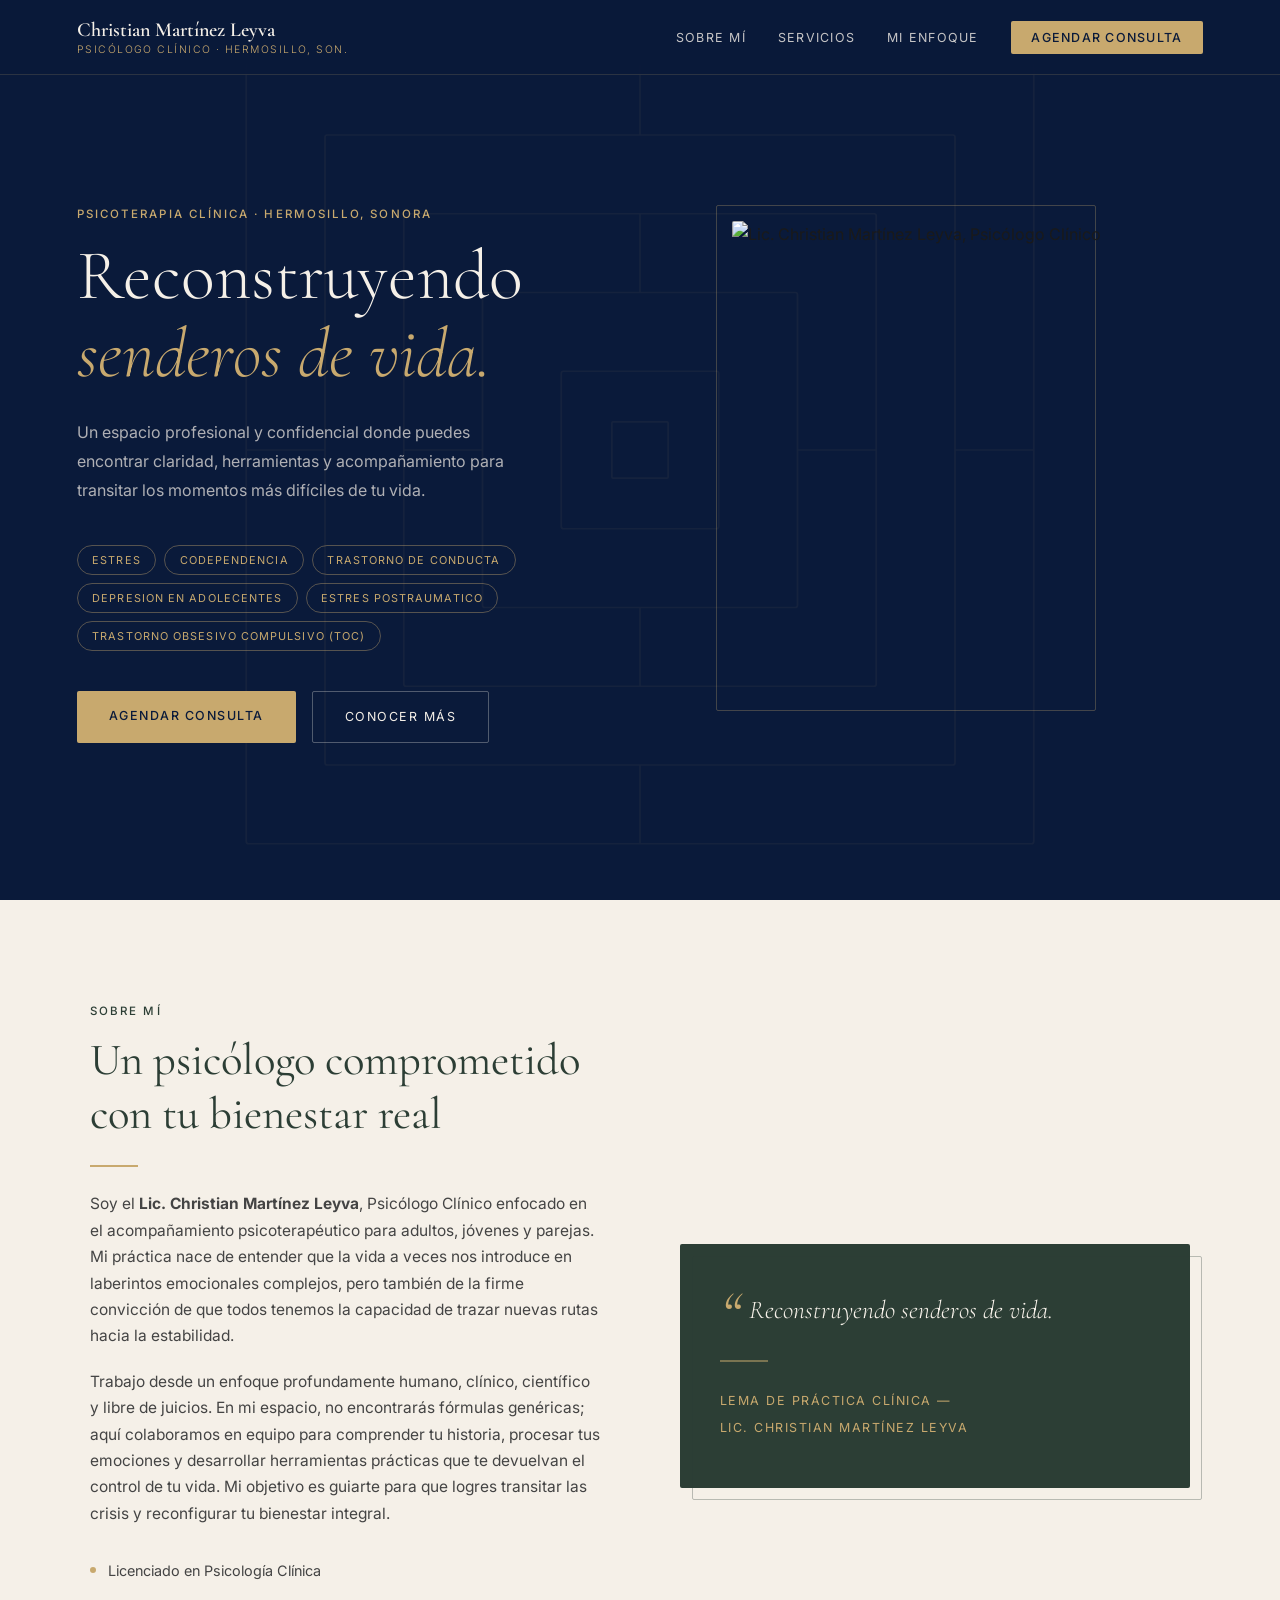
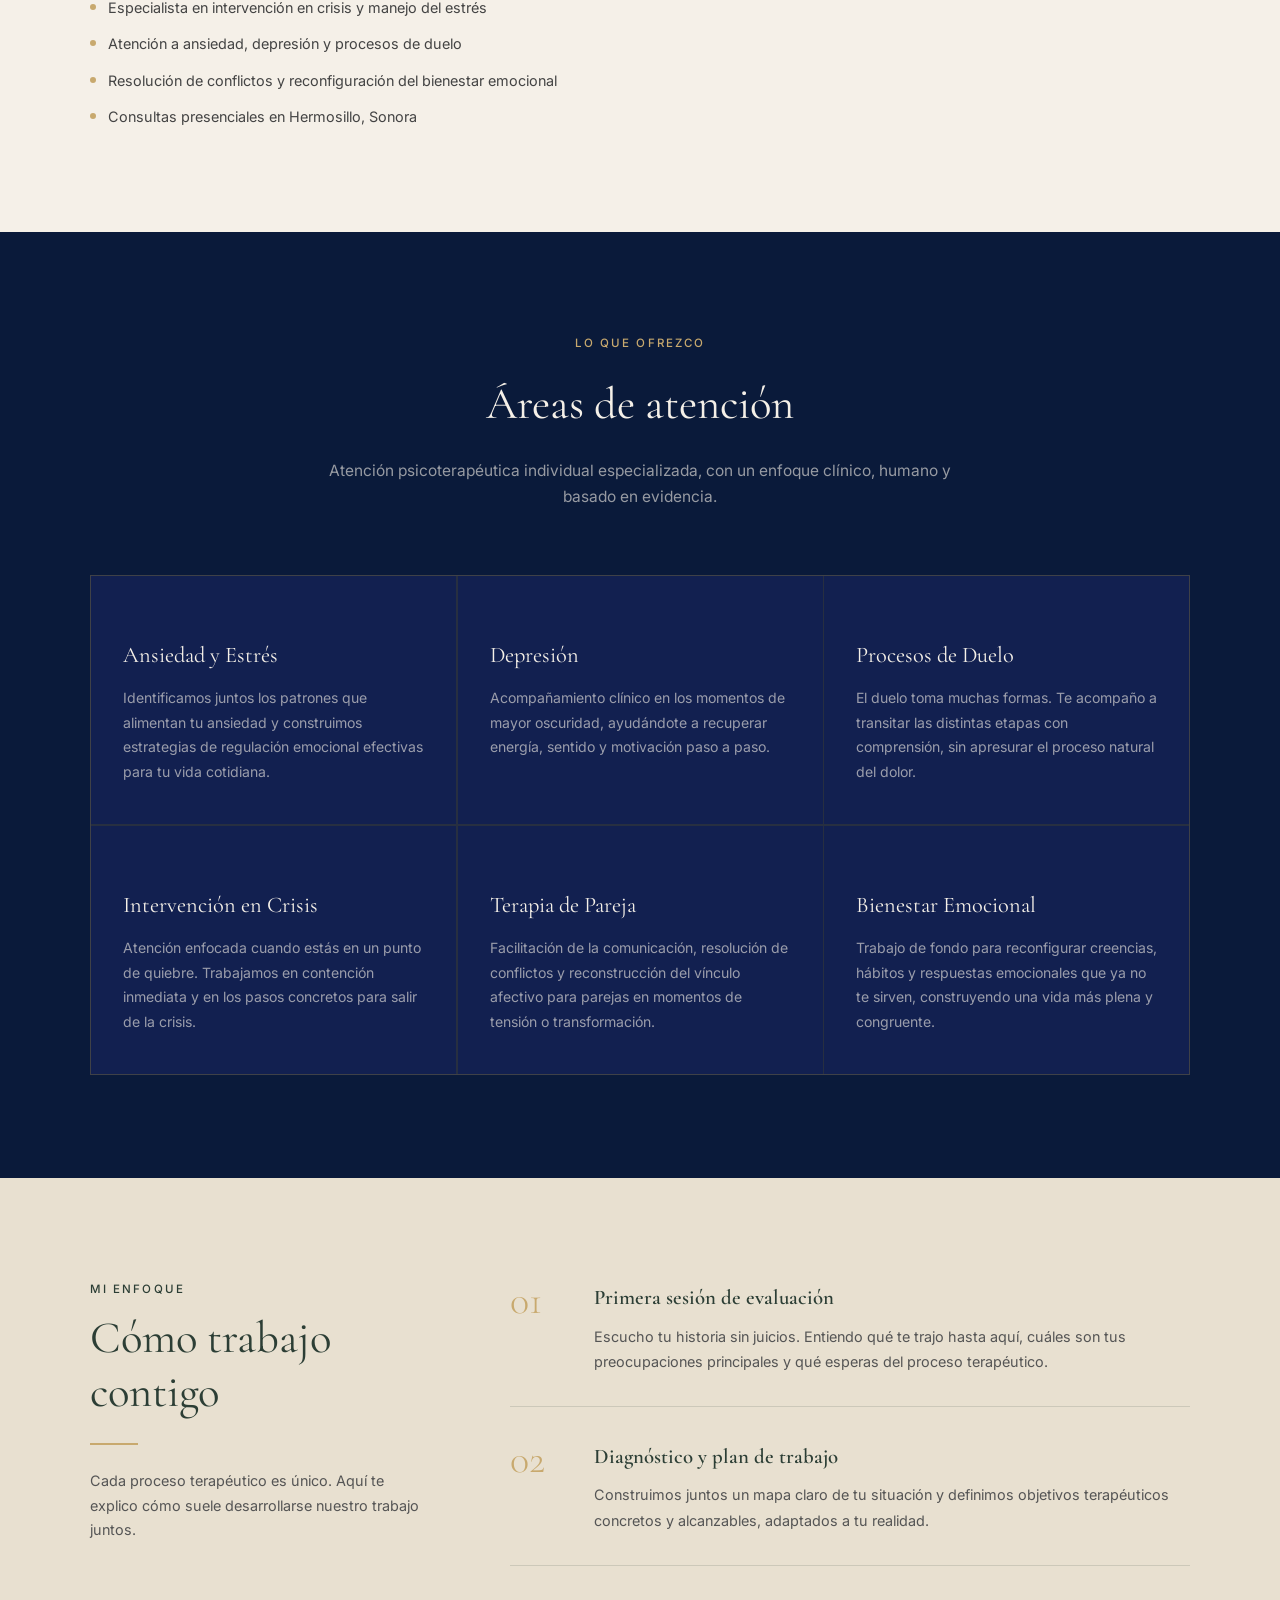
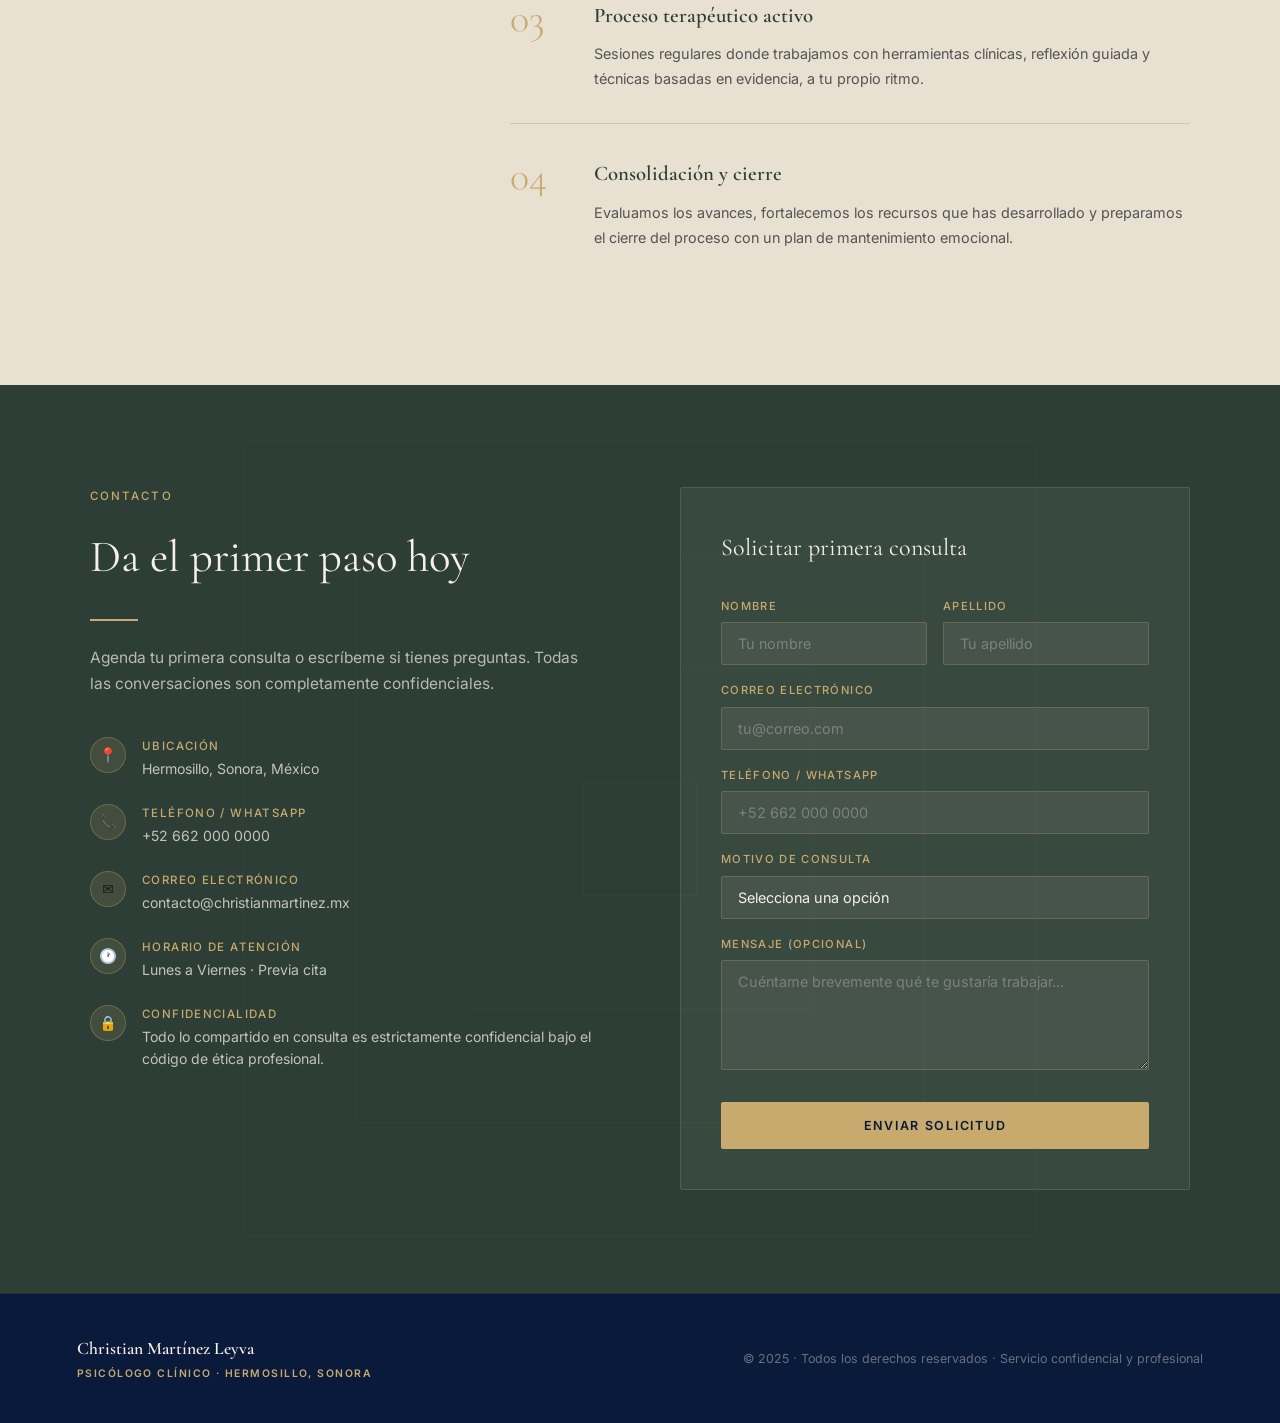
==== christian-martinez-psicologo/christian-martinez/index.html @ c6692a20 "Add files via upload" ====
<!DOCTYPE html>
<html lang="es">

<head>
  <meta charset="UTF-8" />
  <meta name="viewport" content="width=device-width, initial-scale=1.0" />
  <title>Lic. Christian Martínez Leyva – Psicólogo Clínico | Hermosillo, Sonora</title>
  <meta name="description"
    content="Psicoterapia clínica para adultos, jóvenes y parejas en Hermosillo, Sonora. Especialista en ansiedad, depresión, duelo, estrés y crisis. Lic. Christian Martínez Leyva." />

  <!-- Google Fonts -->
  <link rel="preconnect" href="https://fonts.googleapis.com" />
  <link rel="preconnect" href="https://fonts.gstatic.com" crossorigin />
  <link
    href="https://fonts.googleapis.com/css2?family=Cormorant+Garamond:ital,wght@0,300;0,400;0,600;1,300;1,400&family=Inter:wght@300;400;500&display=swap"
    rel="stylesheet" />

  <!-- Estilos -->
  <link rel="stylesheet" href="css/styles.css" />
</head>

<body>

    <!-- NAV -->
  <nav id="navbar">
    <a href="#hero" class="nav-logo">
      Christian Martínez Leyva
      <span>Psicólogo Clínico · Hermosillo, Son.</span>
    </a>

    <button class="nav-toggle" id="navToggle" aria-label="Abrir menú">
      <span></span>
      <span></span>
      <span></span>
    </button>

    <ul class="nav-links" id="navLinks">
      <li><a href="#about">Sobre mí</a></li>
      <li><a href="#services">Servicios</a></li>
      <li><a href="#approach">Mi enfoque</a></li>
      <li><a href="#contact" class="nav-cta">Agendar consulta</a></li>
    </ul>
  </nav>


  <!-- HERO -->
  <section id="hero">

    <!-- Patrón decorativo de laberinto  -->
    <svg class="labyrinth-bg" viewBox="0 0 800 800" fill="none" xmlns="http://www.w3.org/2000/svg" aria-hidden="true">
      <rect x="50" y="50" width="700" height="700" rx="2" stroke="#C8A96E" stroke-width="1.5" />
      <rect x="120" y="120" width="560" height="560" rx="2" stroke="#C8A96E" stroke-width="1.5" />
      <rect x="190" y="190" width="420" height="420" rx="2" stroke="#C8A96E" stroke-width="1.5" />
      <rect x="260" y="260" width="280" height="280" rx="2" stroke="#C8A96E" stroke-width="1.5" />
      <rect x="330" y="330" width="140" height="140" rx="2" stroke="#C8A96E" stroke-width="1.5" />
      <rect x="375" y="375" width="50" height="50" rx="1" stroke="#C8A96E" stroke-width="1.5" />
      <line x1="400" y1="50" x2="400" y2="120" stroke="#C8A96E" stroke-width="1.5" />
      <line x1="400" y1="190" x2="400" y2="260" stroke="#C8A96E" stroke-width="1.5" />
      <line x1="680" y1="400" x2="750" y2="400" stroke="#C8A96E" stroke-width="1.5" />
      <line x1="540" y1="400" x2="610" y2="400" stroke="#C8A96E" stroke-width="1.5" />
      <line x1="400" y1="540" x2="400" y2="610" stroke="#C8A96E" stroke-width="1.5" />
      <line x1="120" y1="400" x2="50" y2="400" stroke="#C8A96E" stroke-width="1.5" />
      <line x1="260" y1="400" x2="190" y2="400" stroke="#C8A96E" stroke-width="1.5" />
      <line x1="400" y1="680" x2="400" y2="750" stroke="#C8A96E" stroke-width="1.5" />
    </svg>

    <div class="hero-content">
      <span class="eyebrow">Psicoterapia Clínica · Hermosillo, Sonora</span>

      <h1 class="hero-tagline">
        Reconstruyendo<br /><em>senderos de vida.</em>
      </h1>

      <p class="hero-subtitle">
        Un espacio profesional y confidencial donde puedes encontrar claridad, herramientas y acompañamiento para
        transitar los momentos más difíciles de tu vida.
      </p>

      <div class="hero-badges">
        <span class="badge">Estres</span>
        <span class="badge">Codependencia</span>
        <span class="badge">Trastorno de conducta</span>
        <span class="badge">Depresion en adolecentes</span>
        <span class="badge">Estres postraumatico</span>
        <span class="badge">Trastorno obsesivo compulsivo (TOC)</span>
      </div>

      <div class="hero-actions">
        <a href="#contact" class="btn-primary">Agendar consulta</a>
        <a href="#about" class="btn-ghost">Conocer más</a>
      </div>
    </div>

    <div class="hero-photo">
      <div class="photo-frame">
        <img src="img/christian-martinez.jpg" alt="Lic. Christian Martínez Leyva, Psicólogo Clínico" />
      </div>
    </div>

  </section>


  <!-- ABOUT -->
  <section id="about">
    <div class="about-grid">

      <div class="about-text reveal">
        <span class="eyebrow" style="color: var(--pine);">Sobre mí</span>
        <h2>Un psicólogo comprometido con tu bienestar real</h2>
        <div class="divider"></div>
        <p>
          Soy el <strong>Lic. Christian Martínez Leyva</strong>, Psicólogo Clínico enfocado en el acompañamiento psicoterapéutico para adultos, jóvenes y parejas.
           Mi práctica nace de entender que la vida a veces nos introduce en laberintos emocionales complejos, pero también de la firme convicción de que todos tenemos la capacidad de trazar nuevas rutas hacia la estabilidad.
        </p>
        <p>
         Trabajo desde un enfoque profundamente humano, clínico, científico y libre de juicios. En mi espacio, no encontrarás fórmulas genéricas; aquí colaboramos en equipo para comprender tu historia, procesar tus emociones y desarrollar herramientas prácticas que te devuelvan el control de tu vida. 
         Mi objetivo es guiarte para que logres transitar las crisis y reconfigurar tu bienestar integral.
        </p>
        <ul class="credential-list">
          <li>Licenciado en Psicología Clínica</li>
          <li>Especialista en intervención en crisis y manejo del estrés</li>
          <li>Atención a ansiedad, depresión y procesos de duelo</li>
          <li>Resolución de conflictos y reconfiguración del bienestar emocional</li>
          <li>Consultas presenciales en Hermosillo, Sonora</li>
        </ul>
      </div>

      <div class="about-visual reveal">
        <div class="about-card">
          <blockquote>
            Reconstruyendo senderos de vida.
          </blockquote>
          <div class="divider" style="background: rgba(200,169,110,0.5);"></div>
          <cite>Lema de práctica clínica —<br />Lic. Christian Martínez Leyva</cite>
        </div>
      </div>

    </div>
  </section>


    <!-- SERVICES -->
  <section id="services">

    <div class="services-header reveal">
      <span class="eyebrow">Lo que ofrezco</span>
      <h2>Áreas de atención</h2>
      <p>Atención psicoterapéutica individual especializada, con un enfoque clínico, humano y basado en evidencia.</p>
    </div>

    <div class="services-grid">

      <div class="service-card reveal">
        <span class="service-icon"></span>
        <h3>Ansiedad y Estrés</h3>
        <p>Identificamos juntos los patrones que alimentan tu ansiedad y construimos estrategias de regulación emocional
          efectivas para tu vida cotidiana.</p>
      </div>

      <div class="service-card reveal">
        <span class="service-icon"></span>
        <h3>Depresión</h3>
        <p>Acompañamiento clínico en los momentos de mayor oscuridad, ayudándote a recuperar energía, sentido y
          motivación paso a paso.</p>
      </div>

      <div class="service-card reveal">
        <span class="service-icon"></span>
        <h3>Procesos de Duelo</h3>
        <p>El duelo toma muchas formas. Te acompaño a transitar las distintas etapas con comprensión, sin apresurar el
          proceso natural del dolor.</p>
      </div>

      <div class="service-card reveal">
        <span class="service-icon"></span>
        <h3>Intervención en Crisis</h3>
        <p>Atención enfocada cuando estás en un punto de quiebre. Trabajamos en contención inmediata y en los pasos
          concretos para salir de la crisis.</p>
      </div>

      <div class="service-card reveal">
        <span class="service-icon"></span>
        <h3>Terapia de Pareja</h3>
        <p>Facilitación de la comunicación, resolución de conflictos y reconstrucción del vínculo afectivo para parejas
          en momentos de tensión o transformación.</p>
      </div>

      <div class="service-card reveal">
        <span class="service-icon"></span>
        <h3>Bienestar Emocional</h3>
        <p>Trabajo de fondo para reconfigurar creencias, hábitos y respuestas emocionales que ya no te sirven,
          construyendo una vida más plena y congruente.</p>
      </div>

    </div>
  </section>


    <!-- APPROACH -->
  <section id="approach">
    <div class="approach-grid">

      <div class="approach-label reveal">
        <span class="eyebrow" style="color: var(--pine);">Mi enfoque</span>
        <h2>Cómo trabajo contigo</h2>
        <div class="divider"></div>
        <p>Cada proceso terapéutico es único. Aquí te explico cómo suele desarrollarse nuestro trabajo juntos.</p>
      </div>

      <div class="approach-steps">

        <div class="step reveal">
          <span class="step-num">01</span>
          <div>
            <h3>Primera sesión de evaluación</h3>
            <p>Escucho tu historia sin juicios. Entiendo qué te trajo hasta aquí, cuáles son tus preocupaciones
              principales y qué esperas del proceso terapéutico.</p>
          </div>
        </div>

        <div class="step reveal">
          <span class="step-num">02</span>
          <div>
            <h3>Diagnóstico y plan de trabajo</h3>
            <p>Construimos juntos un mapa claro de tu situación y definimos objetivos terapéuticos concretos y
              alcanzables, adaptados a tu realidad.</p>
          </div>
        </div>

        <div class="step reveal">
          <span class="step-num">03</span>
          <div>
            <h3>Proceso terapéutico activo</h3>
            <p>Sesiones regulares donde trabajamos con herramientas clínicas, reflexión guiada y técnicas basadas en
              evidencia, a tu propio ritmo.</p>
          </div>
        </div>

        <div class="step reveal">
          <span class="step-num">04</span>
          <div>
            <h3>Consolidación y cierre</h3>
            <p>Evaluamos los avances, fortalecemos los recursos que has desarrollado y preparamos el cierre del proceso
              con un plan de mantenimiento emocional.</p>
          </div>
        </div>

      </div>
    </div>
  </section>


    <!-- CONTACT -->
  <section id="contact">

    <svg class="labyrinth-bg" viewBox="0 0 800 800" fill="none" xmlns="http://www.w3.org/2000/svg" aria-hidden="true">
      <rect x="50" y="50" width="700" height="700" rx="2" stroke="#C8A96E" stroke-width="1" />
      <rect x="150" y="150" width="500" height="500" rx="2" stroke="#C8A96E" stroke-width="1" />
      <rect x="250" y="250" width="300" height="300" rx="2" stroke="#C8A96E" stroke-width="1" />
      <rect x="350" y="350" width="100" height="100" rx="1" stroke="#C8A96E" stroke-width="1" />
    </svg>

    <div class="contact-grid">

      <div class="contact-info reveal">
        <span class="eyebrow">Contacto</span>
        <h2>Da el primer paso hoy</h2>
        <div class="divider"></div>
        <p>
          Agenda tu primera consulta o escríbeme si tienes preguntas. Todas las conversaciones son completamente
          confidenciales.
        </p>

        <div class="contact-items">

          <div class="contact-item">
            <div class="contact-item-icon">📍</div>
            <div class="contact-item-text">
              <strong>Ubicación</strong>
              Hermosillo, Sonora, México
            </div>
          </div>

          <div class="contact-item">
            <div class="contact-item-icon">📞</div>
            <div class="contact-item-text">
              <!-- REEMPLAZA con el número real -->
              <strong>Teléfono / WhatsApp</strong>
              +52 662 000 0000
            </div>
          </div>

          <div class="contact-item">
            <div class="contact-item-icon">✉️</div>
            <div class="contact-item-text">
              <!-- REEMPLAZA con el correo real -->
              <strong>Correo electrónico</strong>
              contacto@christianmartinez.mx
            </div>
          </div>

          <div class="contact-item">
            <div class="contact-item-icon">🕐</div>
            <div class="contact-item-text">
              <strong>Horario de atención</strong>
              Lunes a Viernes · Previa cita
            </div>
          </div>

          <div class="contact-item">
            <div class="contact-item-icon">🔒</div>
            <div class="contact-item-text">
              <strong>Confidencialidad</strong>
              Todo lo compartido en consulta es estrictamente confidencial bajo el código de ética profesional.
            </div>
          </div>

        </div>
      </div>

      <div class="contact-form reveal">
        <h3>Solicitar primera consulta</h3>

        <div class="form-row">
          <div class="form-group">
            <label for="nombre">Nombre</label>
            <input type="text" id="nombre" name="nombre" placeholder="Tu nombre" />
          </div>
          <div class="form-group">
            <label for="apellido">Apellido</label>
            <input type="text" id="apellido" name="apellido" placeholder="Tu apellido" />
          </div>
        </div>

        <div class="form-group">
          <label for="email">Correo electrónico</label>
          <input type="email" id="email" name="email" placeholder="tu@correo.com" />
        </div>

        <div class="form-group">
          <label for="telefono">Teléfono / WhatsApp</label>
          <input type="tel" id="telefono" name="telefono" placeholder="+52 662 000 0000" />
        </div>

        <div class="form-group">
          <label for="motivo">Motivo de consulta</label>
          <select id="motivo" name="motivo">
            <option value="" disabled selected>Selecciona una opción</option>
            <option>Ansiedad o estrés</option>
            <option>Depresión</option>
            <option>Proceso de duelo</option>
            <option>Intervención en crisis</option>
            <option>Terapia de pareja</option>
            <option>Bienestar emocional general</option>
            <option>Otro</option>
          </select>
        </div>

        <div class="form-group">
          <label for="mensaje">Mensaje (opcional)</label>
          <textarea id="mensaje" name="mensaje"
            placeholder="Cuéntame brevemente qué te gustaría trabajar..."></textarea>
        </div>

        <button class="btn-submit" type="button">Enviar solicitud</button>
      </div>

    </div>
  </section>


    <!-- FOOTER -->
  <footer>
    <div class="footer-brand">
      Christian Martínez Leyva
      <span>Psicólogo Clínico · Hermosillo, Sonora</span>
    </div>
    <p>© 2025 · Todos los derechos reservados · Servicio confidencial y profesional</p>
  </footer>


  <!-- Scripts -->
  <script src="js/main.js"></script>

</body>

</html>
---- christian-martinez-psicologo/christian-martinez/css/styles.css ----
/* 
   Lic. Christian Martínez Leyva – Psicólogo Clínico
   Estilos principales
   */

/* ── TOKENS ── */
:root {
  --pine:    #2C3E35;
  --pine-lt: #3a5246;
  --navy:    #0A1A3A;
  --navy-lt: #122050;
  --cream:   #F5F0E8;
  --sand:    #E8E0D0;
  --gold:    #C8A96E;
  --text:    #1a1a1a;
  --muted:   #6b7280;
  --white:   #ffffff;

  --r: Cormorant Garamond, Georgia, serif;
  --s: Inter, system-ui, sans-serif;

  --section-pad: clamp(4rem, 8vw, 7rem) clamp(1.5rem, 6vw, 5rem);
  --max: 1100px;
}

/* ── RESET ── */
*, *::before, *::after { box-sizing: border-box; margin: 0; padding: 0; }
html { scroll-behavior: smooth; }

body {
  font-family: var(--s);
  font-size: 16px;
  color: var(--text);
  background: var(--cream);
  line-height: 1.7;
}

/* ── HELPERS ── */
.container { max-width: var(--max); margin: 0 auto; width: 100%; }

.eyebrow {
  font-family: var(--s);
  font-size: 0.72rem;
  font-weight: 500;
  letter-spacing: 0.18em;
  text-transform: uppercase;
  color: var(--gold);
  display: block;
  margin-bottom: 0.75rem;
}

.divider {
  width: 48px;
  height: 2px;
  background: var(--gold);
  margin: 1.5rem 0;
}
.divider.center { margin: 1.5rem auto; }

img { display: block; max-width: 100%; }

/* ── SCROLL REVEAL ── */
.reveal {
  opacity: 0;
  transform: translateY(24px);
  transition: opacity 0.65s ease, transform 0.65s ease;
}
.reveal.visible { opacity: 1; transform: none; }


/* NAV */
nav {
  position: fixed;
  top: 0; left: 0; right: 0;
  z-index: 100;
  padding: 1.1rem clamp(1.5rem, 6vw, 5rem);
  display: flex;
  align-items: center;
  justify-content: space-between;
  background: rgba(10, 26, 58, 0.92);
  backdrop-filter: blur(12px);
  border-bottom: 1px solid rgba(200,169,110,0.18);
  transition: background 0.3s;
}

.nav-logo {
  font-family: var(--r);
  font-size: 1.25rem;
  font-weight: 600;
  color: var(--cream);
  text-decoration: none;
  line-height: 1.2;
}
.nav-logo span {
  display: block;
  font-size: 0.65rem;
  font-family: var(--s);
  font-weight: 300;
  letter-spacing: 0.14em;
  text-transform: uppercase;
  color: var(--gold);
  margin-top: 2px;
}

.nav-links {
  display: flex;
  gap: 2rem;
  list-style: none;
  align-items: center;
}
.nav-links a {
  font-size: 0.78rem;
  font-weight: 400;
  letter-spacing: 0.1em;
  text-transform: uppercase;
  color: rgba(245,240,232,0.8);
  text-decoration: none;
  transition: color 0.2s;
}
.nav-links a:hover { color: var(--gold); }

.nav-cta {
  background: var(--gold) !important;
  color: var(--navy) !important;
  font-weight: 500 !important;
  padding: 0.55rem 1.3rem !important;
  border-radius: 2px;
  transition: background 0.2s !important;
}
.nav-cta:hover { background: #d9bb82 !important; }

.nav-toggle {
  display: none;
  background: none;
  border: none;
  cursor: pointer;
  padding: 4px;
}
.nav-toggle span {
  display: block;
  width: 22px; height: 2px;
  background: var(--cream);
  margin: 4px 0;
  transition: 0.3s;
}


/* HERO */
#hero {
  min-height: 100vh;
  background: var(--navy);
  display: grid;
  grid-template-columns: 1fr 1fr;
  align-items: center;
  position: relative;
  overflow: hidden;
  padding: 7rem clamp(1.5rem, 6vw, 5rem) 4rem;
}

.labyrinth-bg {
  position: absolute;
  inset: 0;
  width: 100%;
  height: 100%;
  opacity: 0.06;
  pointer-events: none;
}

.hero-content { position: relative; z-index: 2; }

.hero-tagline {
  font-family: var(--r);
  font-size: clamp(2.8rem, 5.5vw, 4.8rem);
  font-weight: 300;
  line-height: 1.12;
  color: var(--cream);
  margin-bottom: 1.5rem;
}
.hero-tagline em {
  font-style: italic;
  color: var(--gold);
}

.hero-subtitle {
  font-size: 1rem;
  color: rgba(245,240,232,0.7);
  max-width: 440px;
  margin-bottom: 2.5rem;
  line-height: 1.8;
}

.hero-badges {
  display: flex;
  flex-wrap: wrap;
  gap: 0.5rem;
  margin-bottom: 2.5rem;
}
.badge {
  font-size: 0.68rem;
  letter-spacing: 0.1em;
  text-transform: uppercase;
  color: var(--gold);
  border: 1px solid rgba(200,169,110,0.4);
  padding: 0.3rem 0.9rem;
  border-radius: 100px;
}

.hero-actions { display: flex; gap: 1rem; flex-wrap: wrap; }

.btn-primary {
  background: var(--gold);
  color: var(--navy);
  font-family: var(--s);
  font-size: 0.78rem;
  font-weight: 500;
  letter-spacing: 0.12em;
  text-transform: uppercase;
  text-decoration: none;
  padding: 0.9rem 2rem;
  border-radius: 2px;
  display: inline-block;
  transition: background 0.2s, transform 0.2s;
}
.btn-primary:hover { background: #d9bb82; transform: translateY(-1px); }

.btn-ghost {
  color: var(--cream);
  font-family: var(--s);
  font-size: 0.78rem;
  font-weight: 400;
  letter-spacing: 0.12em;
  text-transform: uppercase;
  text-decoration: none;
  padding: 0.9rem 2rem;
  border: 1px solid rgba(245,240,232,0.3);
  border-radius: 2px;
  display: inline-block;
  transition: border-color 0.2s, color 0.2s;
}
.btn-ghost:hover { border-color: var(--gold); color: var(--gold); }

/* Hero photo */
.hero-photo {
  position: relative;
  z-index: 2;
  display: flex;
  justify-content: center;
  align-items: flex-end;
}

.photo-frame {
  position: relative;
  width: min(380px, 90%);
}
.photo-frame::before {
  content: '';
  position: absolute;
  top: -16px; left: -16px;
  width: 100%; height: 100%;
  border: 1px solid rgba(200,169,110,0.3);
  border-radius: 2px;
  z-index: 0;
}
.photo-frame img {
  width: 100%;
  aspect-ratio: 3/4;
  object-fit: cover;
  border-radius: 2px;
  position: relative;
  z-index: 1;
  filter: none;
}

.photo-placeholder {
  width: 100%;
  aspect-ratio: 3/4;
  border: 1px solid rgba(200,169,110,0.2);
  border-radius: 2px;
  position: relative;
  z-index: 1;
  display: flex;
  flex-direction: column;
  align-items: center;
  justify-content: center;
  gap: 1rem;
  overflow: hidden;
}

.photo-placeholder svg { opacity: 0.35; }
.photo-placeholder p {
  font-size: 0.72rem;
  color: rgba(245,240,232,0.5);
  text-align: center;
  letter-spacing: 0.08em;
  text-transform: uppercase;
  padding: 0 1rem;
}


/* ABOUT */
#about {
  background: var(--cream);
  padding: var(--section-pad);
}

.about-grid {
  display: grid;
  grid-template-columns: 1fr 1fr;
  gap: 5rem;
  align-items: center;
  max-width: var(--max);
  margin: 0 auto;
}

.about-text h2 {
  font-family: var(--r);
  font-size: clamp(2rem, 3.5vw, 3rem);
  font-weight: 400;
  line-height: 1.2;
  color: var(--pine);
  margin-bottom: 1.5rem;
}
.about-text p {
  color: #444;
  margin-bottom: 1.2rem;
  font-size: 0.97rem;
}

.credential-list {
  list-style: none;
  margin-top: 2rem;
  display: flex;
  flex-direction: column;
  gap: 0.75rem;
}
.credential-list li {
  display: flex;
  align-items: flex-start;
  gap: 0.75rem;
  font-size: 0.9rem;
  color: #444;
}
.credential-list li::before {
  content: '';
  width: 6px; height: 6px;
  min-width: 6px;
  background: var(--gold);
  border-radius: 50%;
  margin-top: 8px;
}

.about-card {
  background: var(--pine);
  color: var(--cream);
  padding: 3rem 2.5rem;
  border-radius: 2px;
  position: relative;
}
.about-card::after {
  content: '';
  position: absolute;
  bottom: -12px; right: -12px;
  width: 100%; height: 100%;
  border: 1px solid rgba(44,62,53,0.3);
  border-radius: 2px;
  pointer-events: none;
}
.about-card blockquote {
  font-family: var(--r);
  font-size: 1.6rem;
  font-style: italic;
  font-weight: 300;
  line-height: 1.4;
  color: var(--cream);
  margin-bottom: 2rem;
}
.about-card blockquote::before {
  content: '\201C';
  font-size: 4rem;
  color: var(--gold);
  line-height: 0;
  vertical-align: -1rem;
  margin-right: 0.15rem;
}
.about-card cite {
  font-size: 0.78rem;
  letter-spacing: 0.12em;
  text-transform: uppercase;
  color: var(--gold);
  font-style: normal;
}


/* SERVICES */
#services {
  background: var(--navy);
  padding: var(--section-pad);
}

.services-header {
  text-align: center;
  max-width: 640px;
  margin: 0 auto 4rem;
}
.services-header h2 {
  font-family: var(--r);
  font-size: clamp(2rem, 3.5vw, 3rem);
  font-weight: 400;
  color: var(--cream);
  margin-bottom: 1rem;
}
.services-header p {
  color: rgba(245,240,232,0.6);
  font-size: 0.97rem;
}

.services-grid {
  display: grid;
  grid-template-columns: repeat(auto-fit, minmax(280px, 1fr));
  gap: 1.5px;
  max-width: var(--max);
  margin: 0 auto;
  background: rgba(200,169,110,0.15);
  border: 1px solid rgba(200,169,110,0.15);
}

.service-card {
  background: var(--navy-lt);
  padding: 2.5rem 2rem;
  position: relative;
  transition: background 0.25s;
}
.service-card:hover { background: var(--pine); }
.service-card:hover .service-icon { color: var(--gold); }

.service-icon {
  font-size: 1.8rem;
  margin-bottom: 1.25rem;
  display: block;
  color: rgba(200,169,110,0.7);
  transition: color 0.25s;
}
.service-card h3 {
  font-family: var(--r);
  font-size: 1.4rem;
  font-weight: 400;
  color: var(--cream);
  margin-bottom: 0.75rem;
}
.service-card p {
  font-size: 0.88rem;
  color: rgba(245,240,232,0.6);
  line-height: 1.75;
}


/* APPROACH */
#approach {
  background: var(--sand);
  padding: var(--section-pad);
}

.approach-grid {
  max-width: var(--max);
  margin: 0 auto;
  display: grid;
  grid-template-columns: 1fr 2fr;
  gap: 5rem;
  align-items: start;
}

.approach-label h2 {
  font-family: var(--r);
  font-size: clamp(2rem, 3.5vw, 2.8rem);
  font-weight: 400;
  color: var(--pine);
  line-height: 1.2;
}
.approach-label p {
  font-size: 0.9rem;
  color: #555;
  margin-top: 1rem;
}

.approach-steps {
  display: flex;
  flex-direction: column;
}

.step {
  display: grid;
  grid-template-columns: 60px 1fr;
  gap: 1.5rem;
  padding: 2rem 0;
  border-bottom: 1px solid rgba(44,62,53,0.15);
  align-items: start;
}
.step:first-child { padding-top: 0; }
.step:last-child { border-bottom: none; }

.step-num {
  font-family: var(--r);
  font-size: 2.5rem;
  font-weight: 300;
  color: var(--gold);
  line-height: 1;
}

.step h3 {
  font-family: var(--r);
  font-size: 1.3rem;
  font-weight: 600;
  color: var(--pine);
  margin-bottom: 0.5rem;
}
.step p {
  font-size: 0.9rem;
  color: #555;
  line-height: 1.75;
}


/* CONTACT */
#contact {
  background: var(--pine);
  padding: var(--section-pad);
  position: relative;
  overflow: hidden;
}
#contact .labyrinth-bg { opacity: 0.04; }

.contact-grid {
  max-width: var(--max);
  margin: 0 auto;
  display: grid;
  grid-template-columns: 1fr 1fr;
  gap: 5rem;
  position: relative;
  z-index: 2;
}

.contact-info h2 {
  font-family: var(--r);
  font-size: clamp(2rem, 3.5vw, 3rem);
  font-weight: 400;
  color: var(--cream);
  margin-bottom: 1.25rem;
}
.contact-info p {
  color: rgba(245,240,232,0.7);
  font-size: 0.97rem;
  margin-bottom: 2.5rem;
}

.contact-items {
  display: flex;
  flex-direction: column;
  gap: 1.5rem;
}
.contact-item {
  display: flex;
  align-items: flex-start;
  gap: 1rem;
}
.contact-item-icon {
  width: 36px; height: 36px;
  min-width: 36px;
  background: rgba(200,169,110,0.15);
  border: 1px solid rgba(200,169,110,0.3);
  border-radius: 50%;
  display: flex;
  align-items: center;
  justify-content: center;
  font-size: 0.9rem;
}
.contact-item-text {
  font-size: 0.88rem;
  color: rgba(245,240,232,0.75);
  line-height: 1.6;
}
.contact-item-text strong {
  display: block;
  font-size: 0.72rem;
  letter-spacing: 0.12em;
  text-transform: uppercase;
  color: var(--gold);
  margin-bottom: 2px;
  font-weight: 500;
}

/* Form */
.contact-form {
  background: rgba(245,240,232,0.06);
  border: 1px solid rgba(200,169,110,0.2);
  padding: 2.5rem;
  border-radius: 2px;
}
.contact-form h3 {
  font-family: var(--r);
  font-size: 1.5rem;
  font-weight: 400;
  color: var(--cream);
  margin-bottom: 1.75rem;
}

.form-row { display: grid; grid-template-columns: 1fr 1fr; gap: 1rem; }
.form-group { margin-bottom: 1rem; }
.form-group label {
  display: block;
  font-size: 0.7rem;
  letter-spacing: 0.12em;
  text-transform: uppercase;
  color: var(--gold);
  margin-bottom: 0.4rem;
  font-weight: 500;
}
.form-group input,
.form-group select,
.form-group textarea {
  width: 100%;
  background: rgba(245,240,232,0.07);
  border: 1px solid rgba(200,169,110,0.25);
  color: var(--cream);
  font-family: var(--s);
  font-size: 0.9rem;
  padding: 0.75rem 1rem;
  border-radius: 2px;
  outline: none;
  transition: border-color 0.2s;
  appearance: none;
}
.form-group input::placeholder,
.form-group textarea::placeholder { color: rgba(245,240,232,0.3); }
.form-group input:focus,
.form-group select:focus,
.form-group textarea:focus { border-color: var(--gold); }
.form-group select option { background: var(--pine); color: var(--cream); }
.form-group textarea { resize: vertical; min-height: 110px; }

.btn-submit {
  width: 100%;
  background: var(--gold);
  color: var(--navy);
  font-family: var(--s);
  font-size: 0.78rem;
  font-weight: 600;
  letter-spacing: 0.14em;
  text-transform: uppercase;
  border: none;
  padding: 1rem;
  border-radius: 2px;
  cursor: pointer;
  margin-top: 0.5rem;
  transition: background 0.2s, transform 0.2s;
}
.btn-submit:hover { background: #d9bb82; transform: translateY(-1px); }


/* FOOTER*/
footer {
  background: var(--navy);
  padding: 2.5rem clamp(1.5rem, 6vw, 5rem);
  border-top: 1px solid rgba(200,169,110,0.15);
  display: flex;
  align-items: center;
  justify-content: space-between;
  flex-wrap: wrap;
  gap: 1rem;
}
.footer-brand {
  font-family: var(--r);
  font-size: 1.1rem;
  font-weight: 600;
  color: var(--cream);
}
.footer-brand span {
  display: block;
  font-family: var(--s);
  font-size: 0.65rem;
  letter-spacing: 0.14em;
  text-transform: uppercase;
  color: var(--gold);
  margin-top: 2px;
}
footer p {
  font-size: 0.78rem;
  color: rgba(245,240,232,0.4);
}


/* RESPONSIVE */
@media (max-width: 900px) {
  #hero {
    grid-template-columns: 1fr;
    padding-top: 7rem;
    gap: 3rem;
  }
  .hero-photo { order: -1; }
  .photo-frame { width: min(300px, 80%); margin: 0 auto; }

  .about-grid,
  .approach-grid,
  .contact-grid {
    grid-template-columns: 1fr;
    gap: 2.5rem;
  }

  .about-card::after { display: none; }
  .form-row { grid-template-columns: 1fr; }

  .nav-links {
    display: none;
    flex-direction: column;
    position: absolute;
    top: 100%; left: 0; right: 0;
    background: var(--navy);
    padding: 1.5rem;
    gap: 1.25rem;
    border-top: 1px solid rgba(200,169,110,0.15);
  }
  .nav-links.open { display: flex; }
  .nav-toggle { display: block; }
}

@media (max-width: 600px) {
  .services-grid { grid-template-columns: 1fr; gap: 1px; }
  .hero-badges { gap: 0.4rem; }
}
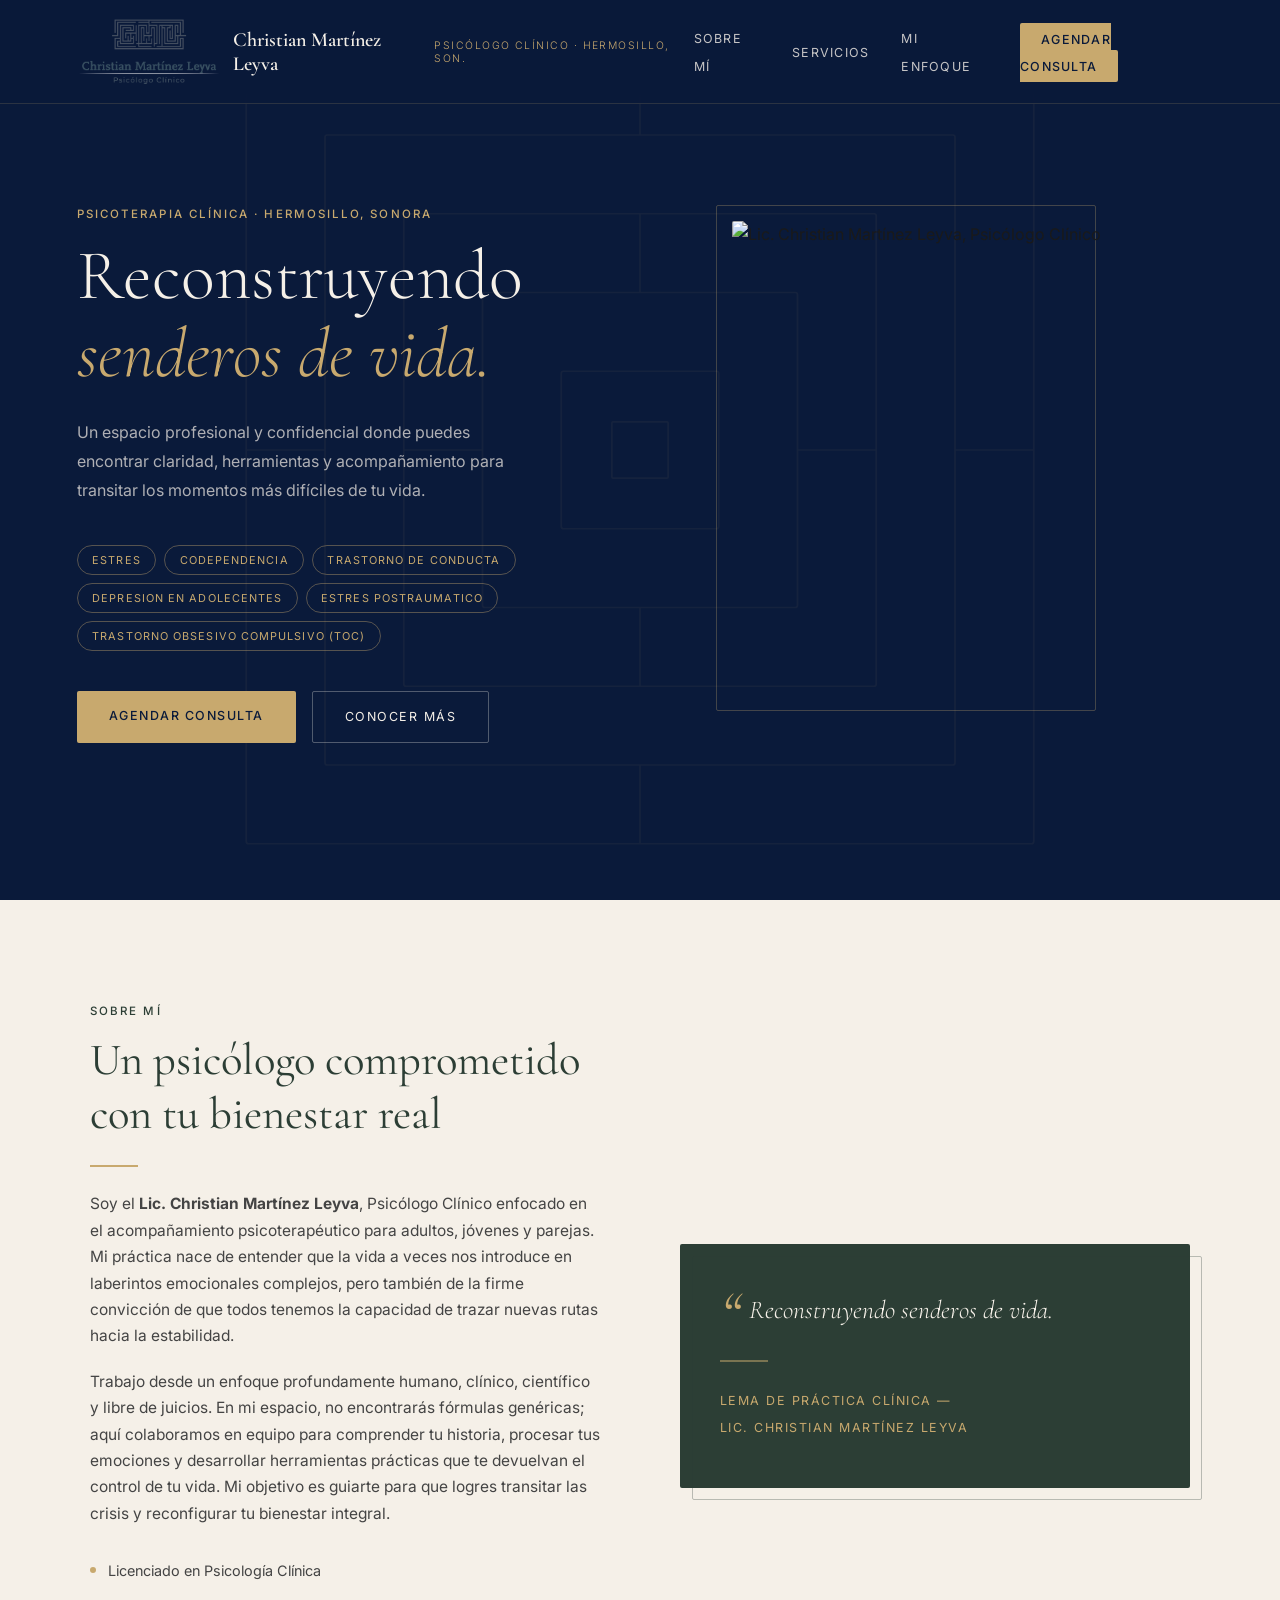
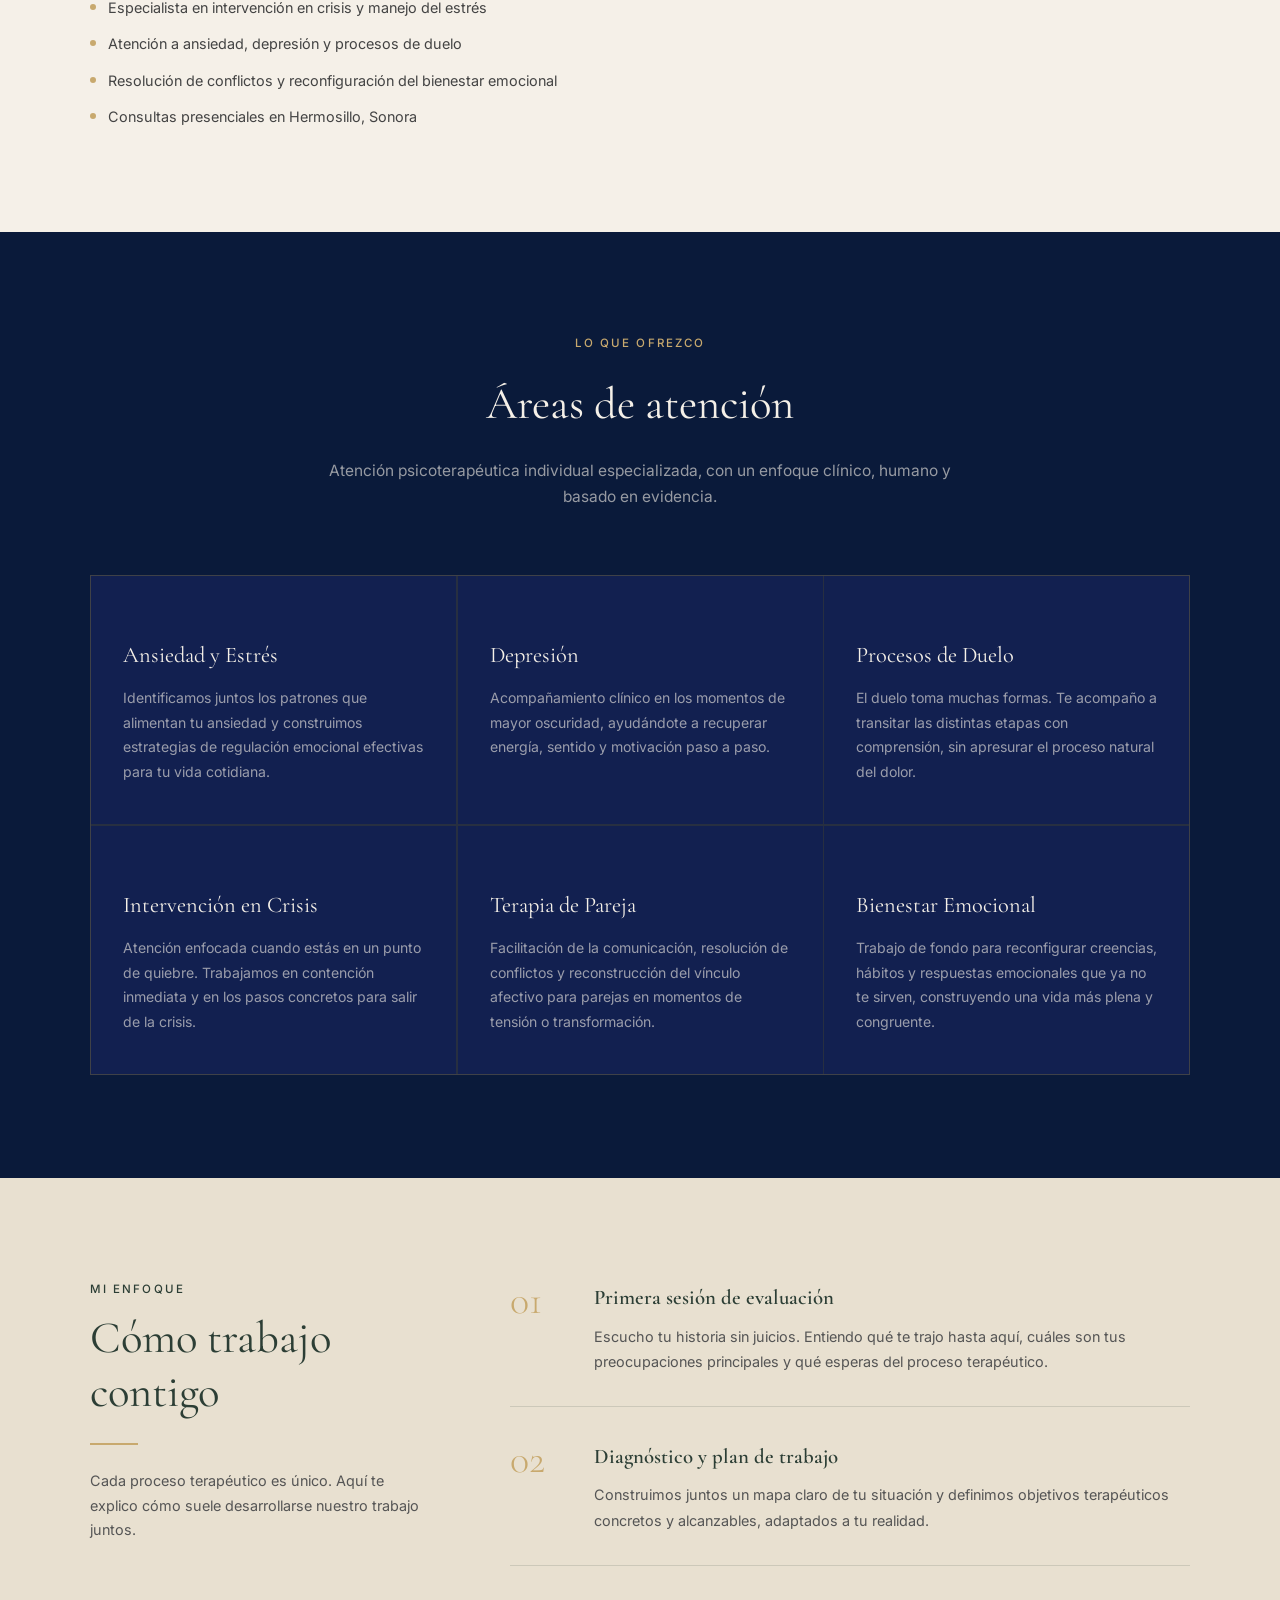
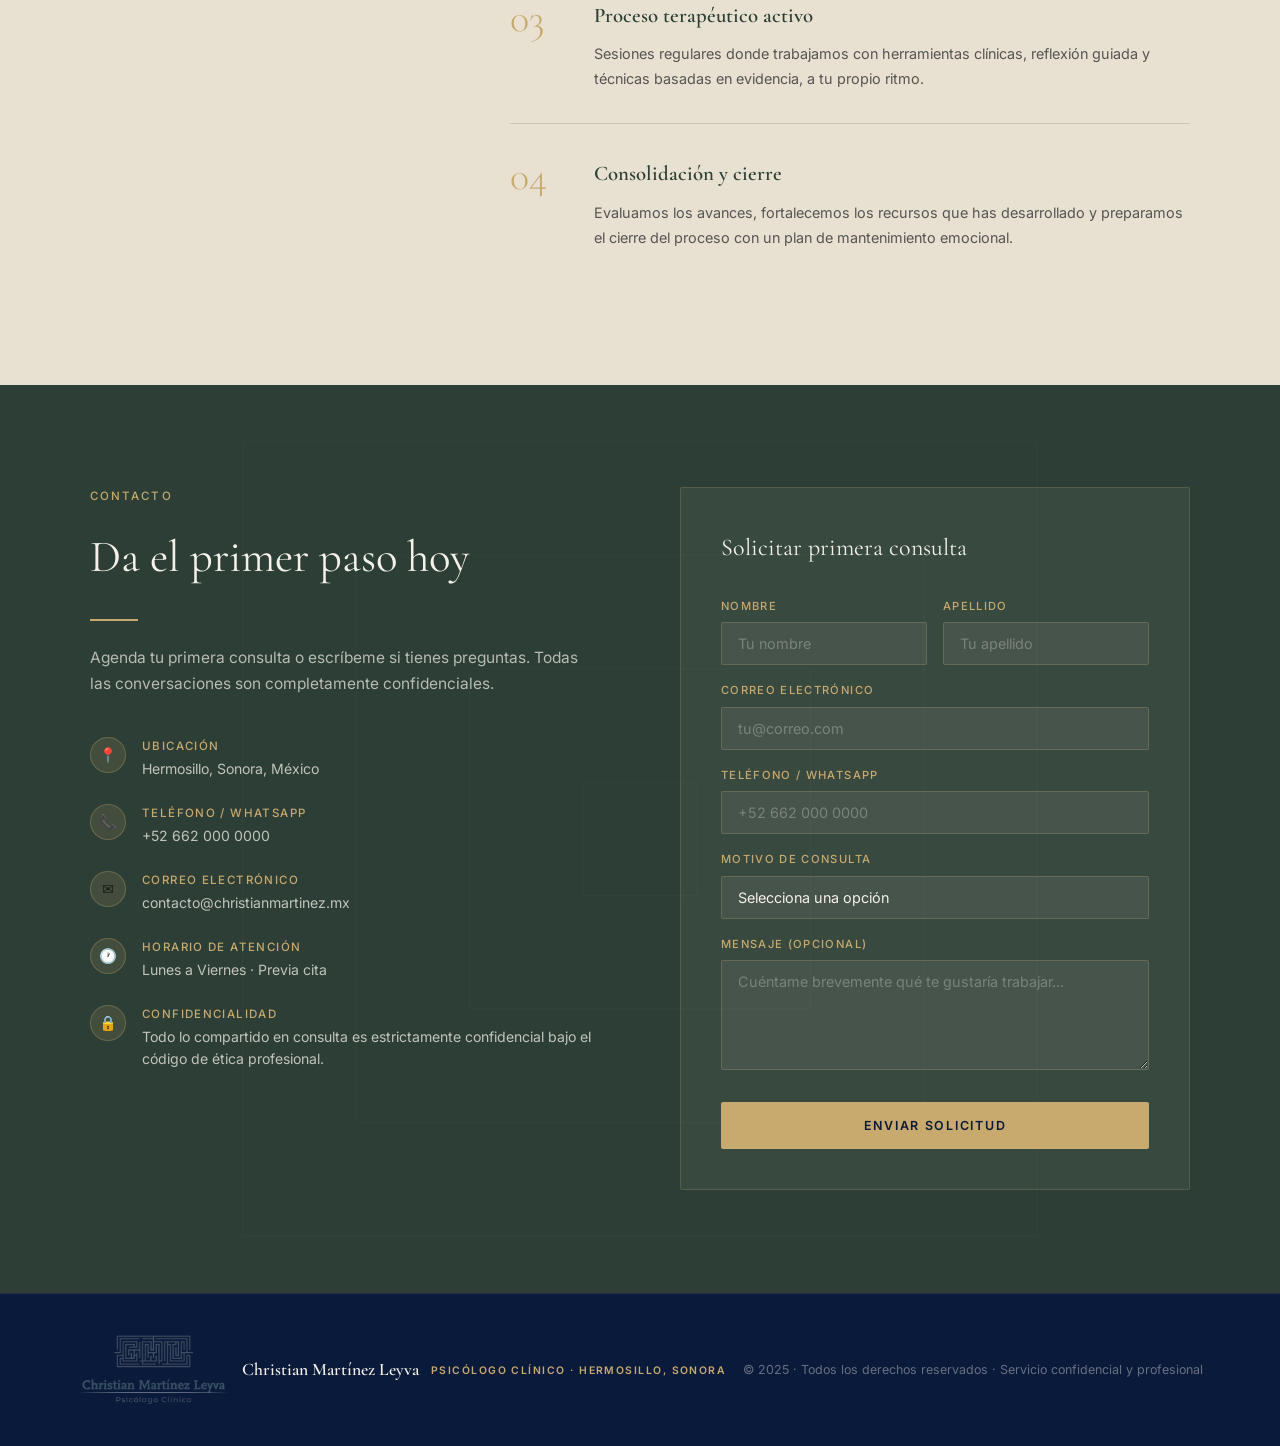
==== commit dbff0525: "Add files via upload" ====
--- a/christian-martinez-psicologo/christian-martinez/index.html
+++ b/christian-martinez-psicologo/christian-martinez/index.html
@@ -17,13 +17,16 @@
 
   <!-- Estilos -->
   <link rel="stylesheet" href="css/styles.css" />
+  <script src="https://unpkg.com/lucide@latest/dist/umd/lucide.min.js"></script>
 </head>
 
 <body>
 
-    <!-- NAV -->
+  <!-- NAV -->
   <nav id="navbar">
     <a href="#hero" class="nav-logo">
+      <img src="img/LogotipoVertical.png" alt="Logo Christian Martínez Leyva"
+        style="height: 68px; width: auto; mix-blend-mode: screen;" />
       Christian Martínez Leyva
       <span>Psicólogo Clínico · Hermosillo, Son.</span>
     </a>
@@ -109,12 +112,16 @@
         <h2>Un psicólogo comprometido con tu bienestar real</h2>
         <div class="divider"></div>
         <p>
-          Soy el <strong>Lic. Christian Martínez Leyva</strong>, Psicólogo Clínico enfocado en el acompañamiento psicoterapéutico para adultos, jóvenes y parejas.
-           Mi práctica nace de entender que la vida a veces nos introduce en laberintos emocionales complejos, pero también de la firme convicción de que todos tenemos la capacidad de trazar nuevas rutas hacia la estabilidad.
+          Soy el <strong>Lic. Christian Martínez Leyva</strong>, Psicólogo Clínico enfocado en el acompañamiento
+          psicoterapéutico para adultos, jóvenes y parejas.
+          Mi práctica nace de entender que la vida a veces nos introduce en laberintos emocionales complejos, pero
+          también de la firme convicción de que todos tenemos la capacidad de trazar nuevas rutas hacia la estabilidad.
         </p>
         <p>
-         Trabajo desde un enfoque profundamente humano, clínico, científico y libre de juicios. En mi espacio, no encontrarás fórmulas genéricas; aquí colaboramos en equipo para comprender tu historia, procesar tus emociones y desarrollar herramientas prácticas que te devuelvan el control de tu vida. 
-         Mi objetivo es guiarte para que logres transitar las crisis y reconfigurar tu bienestar integral.
+          Trabajo desde un enfoque profundamente humano, clínico, científico y libre de juicios. En mi espacio, no
+          encontrarás fórmulas genéricas; aquí colaboramos en equipo para comprender tu historia, procesar tus emociones
+          y desarrollar herramientas prácticas que te devuelvan el control de tu vida.
+          Mi objetivo es guiarte para que logres transitar las crisis y reconfigurar tu bienestar integral.
         </p>
         <ul class="credential-list">
           <li>Licenciado en Psicología Clínica</li>
@@ -139,7 +146,7 @@
   </section>
 
 
-    <!-- SERVICES -->
+  <!-- SERVICES -->
   <section id="services">
 
     <div class="services-header reveal">
@@ -151,42 +158,42 @@
     <div class="services-grid">
 
       <div class="service-card reveal">
-        <span class="service-icon"></span>
+        <span class="service-icon"><i data-lucide="brain"></i></span> 
         <h3>Ansiedad y Estrés</h3>
         <p>Identificamos juntos los patrones que alimentan tu ansiedad y construimos estrategias de regulación emocional
           efectivas para tu vida cotidiana.</p>
       </div>
 
       <div class="service-card reveal">
-        <span class="service-icon"></span>
+        <span class="service-icon"><i data-lucide="heart"></i></span>
         <h3>Depresión</h3>
         <p>Acompañamiento clínico en los momentos de mayor oscuridad, ayudándote a recuperar energía, sentido y
           motivación paso a paso.</p>
       </div>
 
       <div class="service-card reveal">
-        <span class="service-icon"></span>
+        <span class="service-icon"><i data-lucide="feather"></i></span> 
         <h3>Procesos de Duelo</h3>
         <p>El duelo toma muchas formas. Te acompaño a transitar las distintas etapas con comprensión, sin apresurar el
           proceso natural del dolor.</p>
       </div>
 
       <div class="service-card reveal">
-        <span class="service-icon"></span>
+        <span class="service-icon"><i data-lucide="zap"></i></span>  
         <h3>Intervención en Crisis</h3>
         <p>Atención enfocada cuando estás en un punto de quiebre. Trabajamos en contención inmediata y en los pasos
           concretos para salir de la crisis.</p>
       </div>
 
       <div class="service-card reveal">
-        <span class="service-icon"></span>
+        <span class="service-icon"><i data-lucide="message-circle"></i></span>
         <h3>Terapia de Pareja</h3>
         <p>Facilitación de la comunicación, resolución de conflictos y reconstrucción del vínculo afectivo para parejas
           en momentos de tensión o transformación.</p>
       </div>
 
       <div class="service-card reveal">
-        <span class="service-icon"></span>
+        <span class="service-icon"><i data-lucide="sun"></i></span>  
         <h3>Bienestar Emocional</h3>
         <p>Trabajo de fondo para reconfigurar creencias, hábitos y respuestas emocionales que ya no te sirven,
           construyendo una vida más plena y congruente.</p>
@@ -196,7 +203,7 @@
   </section>
 
 
-    <!-- APPROACH -->
+  <!-- APPROACH -->
   <section id="approach">
     <div class="approach-grid">
 
@@ -250,7 +257,7 @@
   </section>
 
 
-    <!-- CONTACT -->
+  <!-- CONTACT -->
   <section id="contact">
 
     <svg class="labyrinth-bg" viewBox="0 0 800 800" fill="none" xmlns="http://www.w3.org/2000/svg" aria-hidden="true">
@@ -362,21 +369,23 @@
             placeholder="Cuéntame brevemente qué te gustaría trabajar..."></textarea>
         </div>
 
-        <button class="btn-submit" type="button">Enviar solicitud</button>
-      </div>
-
-    </div>
-  </section>
-
-
-    <!-- FOOTER -->
-  <footer>
-    <div class="footer-brand">
-      Christian Martínez Leyva
-      <span>Psicólogo Clínico · Hermosillo, Sonora</span>
-    </div>
-    <p>© 2025 · Todos los derechos reservados · Servicio confidencial y profesional</p>
-  </footer>
+        <button class="btn-submit" type="button" id="btnEnviarWhatsapp">Enviar solicitud</button>
+      </div>
+
+    </div>
+  </section>
+
+
+  <!-- FOOTER -->
+ <footer>
+  <div class="footer-brand">
+    <img src="img/LogotipoVertical.png" alt="Logo Christian Martínez Leyva"
+      style="height: 72px; width: auto; object-fit: cover; object-position: center; mix-blend-mode: screen;" />
+    Christian Martínez Leyva
+    <span>Psicólogo Clínico · Hermosillo, Sonora</span>
+  </div>
+  <p>© 2025 · Todos los derechos reservados · Servicio confidencial y profesional</p>
+</footer>
 
 
   <!-- Scripts -->
--- a/christian-martinez-psicologo/christian-martinez/css/styles.css
+++ b/christian-martinez-psicologo/christian-martinez/css/styles.css
@@ -90,7 +90,11 @@
   color: var(--cream);
   text-decoration: none;
   line-height: 1.2;
-}
+  display: flex;
+  align-items: center;
+  gap: 0.75rem;
+}
+
 .nav-logo span {
   display: block;
   font-size: 0.65rem;
@@ -263,12 +267,15 @@
 }
 .photo-frame img {
   width: 100%;
+  height: auto;
   aspect-ratio: 3/4;
   object-fit: cover;
   border-radius: 2px;
   position: relative;
   z-index: 1;
   filter: none;
+  image-rendering: auto;
+  -webkit-image-rendering: auto;
 }
 
 .photo-placeholder {
@@ -440,6 +447,12 @@
   color: rgba(200,169,110,0.7);
   transition: color 0.25s;
 }
+ .service-icon svg {
+  width: 32px;
+  height: 32px;
+  stroke: rgba(200,169,110,0.7);
+  stroke-width: 1.5;
+}
 .service-card h3 {
   font-family: var(--r);
   font-size: 1.4rem;
@@ -672,6 +685,9 @@
   font-size: 1.1rem;
   font-weight: 600;
   color: var(--cream);
+  display: flex;
+  align-items: center;
+  gap: 0.75rem;
 }
 .footer-brand span {
   display: block;
